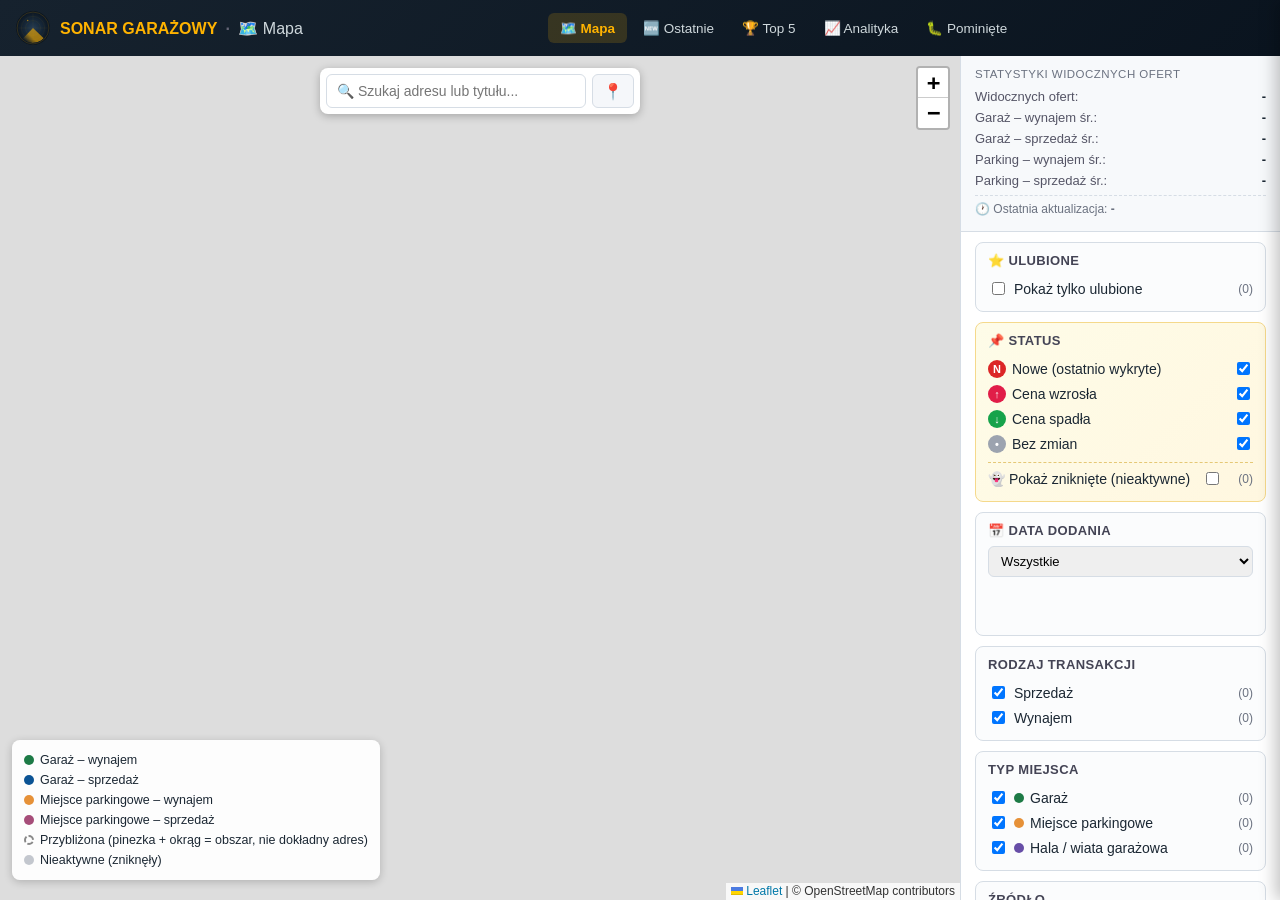
==== index.html @ d15f222c "Iteration 7: favorites (localStorage), shared across every page A common pattern on listing sites th" ====
<!DOCTYPE html>
<html lang="pl">
<head>
    <meta charset="UTF-8">
    <meta name="viewport" content="width=device-width, initial-scale=1.0">
    <title>SONAR GARAŻOWY - Mapa garaży i miejsc parkingowych w Lublinie</title>
    <meta name="description" content="Mapa ofert garaży i miejsc parkingowych na sprzedaż i wynajem w Lublinie, zbieranych z OLX i Otodom.">
    <meta name="theme-color" content="#16222e">
    <link rel="canonical" href="https://bonaventura-ew.github.io/parkingi-i-garaze/">

    <meta property="og:type" content="website">
    <meta property="og:site_name" content="SONAR GARAŻOWY">
    <meta property="og:title" content="SONAR GARAŻOWY - Mapa garaży i miejsc parkingowych w Lublinie">
    <meta property="og:description" content="Mapa ofert garaży i miejsc parkingowych na sprzedaż i wynajem w Lublinie, zbieranych z OLX i Otodom.">
    <meta property="og:url" content="https://bonaventura-ew.github.io/parkingi-i-garaze/">
    <meta name="twitter:card" content="summary">
    <meta name="twitter:title" content="SONAR GARAŻOWY - Mapa garaży i miejsc parkingowych w Lublinie">
    <meta name="twitter:description" content="Mapa ofert garaży i miejsc parkingowych na sprzedaż i wynajem w Lublinie, zbieranych z OLX i Otodom.">

    <link rel="icon" type="image/svg+xml" href="assets/favicon.svg">

    <!-- Leaflet CSS (vendored locally, no external CDN dependency) -->
    <link rel="stylesheet" href="assets/vendor/leaflet/leaflet.css" />
    <!-- MarkerCluster CSS -->
    <link rel="stylesheet" href="assets/vendor/leaflet.markercluster/MarkerCluster.css" />
    <link rel="stylesheet" href="assets/vendor/leaflet.markercluster/MarkerCluster.Default.css" />

    <link rel="stylesheet" href="assets/style.css?v=1">
</head>
<body>
    <div id="app">
        <header class="sg-header">
            <div class="sg-brand">
                <svg class="sg-brand-svg" viewBox="0 0 64 64" xmlns="http://www.w3.org/2000/svg">
                    <defs>
                        <radialGradient id="sgRb" cx="50%" cy="50%" r="50%">
                            <stop offset="0%" stop-color="#233b52"/>
                            <stop offset="100%" stop-color="#0a141f"/>
                        </radialGradient>
                        <linearGradient id="sgRs" x1="50%" y1="50%" x2="100%" y2="50%">
                            <stop offset="0%" stop-color="#ffb300" stop-opacity="0.85"/>
                            <stop offset="100%" stop-color="#ffb300" stop-opacity="0"/>
                        </linearGradient>
                        <mask id="sgRm"><circle cx="32" cy="32" r="28" fill="white"/></mask>
                    </defs>
                    <circle cx="32" cy="32" r="32" fill="url(#sgRb)"/>
                    <circle cx="32" cy="32" r="30" fill="none" stroke="#ffb300" stroke-width="0.5" opacity="0.6"/>
                    <circle cx="32" cy="32" r="22" fill="none" stroke="#ffb300" stroke-width="0.3" opacity="0.3"/>
                    <circle cx="32" cy="32" r="14" fill="none" stroke="#ffb300" stroke-width="0.3" opacity="0.3"/>
                    <line x1="32" y1="4" x2="32" y2="60" stroke="#ffb300" stroke-width="0.3" opacity="0.3"/>
                    <line x1="4" y1="32" x2="60" y2="32" stroke="#ffb300" stroke-width="0.3" opacity="0.3"/>
                    <g mask="url(#sgRm)">
                        <path d="M32,32 L32,4 A28,28 0 0,1 60,32 Z" fill="url(#sgRs)" opacity="0.7">
                            <animateTransform attributeName="transform" type="rotate" from="0 32 32" to="360 32 32" dur="3s" repeatCount="indefinite"/>
                        </path>
                    </g>
                    <circle cx="22" cy="18" r="1.5" fill="#ffb300">
                        <animate attributeName="opacity" values="0.9;0.3;0.9" dur="1.5s" repeatCount="indefinite"/>
                    </circle>
                </svg>
                <h1>
                    <span class="sg-b">SONAR GARAŻOWY</span>
                    <span class="sg-s">·</span>
                    <span class="sg-p">🗺️ Mapa</span>
                </h1>
            </div>
            <nav class="sg-nav">
                <a href="index.html" class="active">🗺️ Mapa</a>
                <a href="ostatnie.html">🆕 Ostatnie</a>
                <a href="top5.html">🏆 Top 5</a>
                <a href="analityka.html">📈 Analityka</a>
                <a href="pominiete.html">🐛 Pominięte</a>
            </nav>
            <button class="sg-menu-toggle" id="menu-toggle" aria-label="Pokaż/ukryj panel filtrów">☰ Filtry</button>
        </header>

        <a class="skip-link" href="#sidebar">Przejdź do filtrów</a>
        <main class="main-container">
            <div id="map" role="application" aria-label="Mapa ofert garaży i miejsc parkingowych w Lublinie">
                <div class="map-search-control">
                    <label for="search-input" class="visually-hidden">Szukaj adresu lub tytułu ogłoszenia</label>
                    <input type="text" id="search-input" placeholder="🔍 Szukaj adresu lub tytułu...">
                    <button id="locate-btn" aria-label="Pokaż moją lokalizację na mapie" title="Pokaż moją lokalizację">📍</button>
                </div>
                <div class="map-legend" id="map-legend">
                    <div class="legend-row"><span class="legend-dot" style="background:#1d7a46"></span> Garaż – wynajem</div>
                    <div class="legend-row"><span class="legend-dot" style="background:#0b5394"></span> Garaż – sprzedaż</div>
                    <div class="legend-row"><span class="legend-dot" style="background:#e69138"></span> Miejsce parkingowe – wynajem</div>
                    <div class="legend-row"><span class="legend-dot" style="background:#a64d79"></span> Miejsce parkingowe – sprzedaż</div>
                    <div class="legend-row"><span class="legend-ring"></span> Przybliżona (pinezka + okrąg = obszar, nie dokładny adres)</div>
                    <div class="legend-row"><span class="legend-dot" style="background:#9ca3af;opacity:0.6"></span> Nieaktywne (zniknęły)</div>
                </div>
            </div>

            <aside class="sidebar" id="sidebar">
                <div class="sidebar-stats" aria-live="polite">
                    <p class="sidebar-stats-title">Statystyki widocznych ofert</p>
                    <div class="stat-item">
                        <span class="stat-label">Widocznych ofert:</span>
                        <span class="stat-value" id="visible-count">-</span>
                    </div>
                    <div class="stat-item">
                        <span class="stat-label">Garaż – wynajem śr.:</span>
                        <span class="stat-value" id="stat-garaz-wynajem">-</span>
                    </div>
                    <div class="stat-item">
                        <span class="stat-label">Garaż – sprzedaż śr.:</span>
                        <span class="stat-value" id="stat-garaz-sprzedaz">-</span>
                    </div>
                    <div class="stat-item">
                        <span class="stat-label">Parking – wynajem śr.:</span>
                        <span class="stat-value" id="stat-parking-wynajem">-</span>
                    </div>
                    <div class="stat-item">
                        <span class="stat-label">Parking – sprzedaż śr.:</span>
                        <span class="stat-value" id="stat-parking-sprzedaz">-</span>
                    </div>
                    <div class="stat-item scan-time">
                        <span>🕐 Ostatnia aktualizacja: <strong id="last-scan">-</strong></span>
                    </div>
                </div>

                <div class="filters-container">
                    <div class="filter-group">
                        <h3>⭐ Ulubione</h3>
                        <label>
                            <input type="checkbox" id="filter-favorites-only">
                            <span>Pokaż tylko ulubione</span>
                            <span id="count-favorites" class="badge-count">(0)</span>
                        </label>
                    </div>

                    <div class="filter-group" style="background: linear-gradient(135deg, #fefce8 0%, #fff7e0 100%); border: 1px solid #f5d98b;">
                        <h3>📌 Status</h3>
                        <label>
                            <span class="badge-pill badge-crimson">N</span>
                            <span>Nowe (ostatnio wykryte)</span>
                            <input type="checkbox" id="filter-status-new" checked style="margin-left:auto;">
                        </label>
                        <label>
                            <span class="badge-pill badge-red">↑</span>
                            <span>Cena wzrosła</span>
                            <input type="checkbox" id="filter-status-up" checked style="margin-left:auto;">
                        </label>
                        <label>
                            <span class="badge-pill badge-green">↓</span>
                            <span>Cena spadła</span>
                            <input type="checkbox" id="filter-status-down" checked style="margin-left:auto;">
                        </label>
                        <label>
                            <span class="badge-pill badge-unchanged">•</span>
                            <span>Bez zmian</span>
                            <input type="checkbox" id="filter-status-unchanged" checked style="margin-left:auto;">
                        </label>
                        <label style="border-top:1px dashed #e5c876;margin-top:6px;padding-top:6px;">
                            <span>👻 Pokaż zniknięte (nieaktywne)</span>
                            <input type="checkbox" id="filter-show-inactive" style="margin-left:auto;">
                            <span id="count-inactive" class="badge-count">(0)</span>
                        </label>
                    </div>

                    <div class="filter-group">
                        <h3>📅 Data dodania</h3>
                        <select id="date-quick-filter" class="time-filter-select">
                            <option value="all" selected>Wszystkie</option>
                            <option value="1">Dzisiaj</option>
                            <option value="3">Ostatnie 3 dni</option>
                            <option value="7">Ostatnie 7 dni</option>
                            <option value="30">Ostatnie 30 dni</option>
                            <option value="90">Ostatnie 90 dni</option>
                        </select>
                        <div id="date-histogram" class="date-histogram" aria-hidden="true"></div>
                    </div>

                    <div class="filter-group">
                        <h3>Rodzaj transakcji</h3>
                        <label>
                            <input type="checkbox" id="filter-sprzedaz" checked>
                            <span>Sprzedaż</span>
                            <span id="count-sprzedaz" class="badge-count">(0)</span>
                        </label>
                        <label>
                            <input type="checkbox" id="filter-wynajem" checked>
                            <span>Wynajem</span>
                            <span id="count-wynajem" class="badge-count">(0)</span>
                        </label>
                    </div>

                    <div class="filter-group">
                        <h3>Typ miejsca</h3>
                        <label>
                            <input type="checkbox" id="filter-garaz" checked>
                            <span class="legend-dot" style="background:#1d7a46"></span>
                            <span>Garaż</span>
                            <span id="count-garaz" class="badge-count">(0)</span>
                        </label>
                        <label>
                            <input type="checkbox" id="filter-parking" checked>
                            <span class="legend-dot" style="background:#e69138"></span>
                            <span>Miejsce parkingowe</span>
                            <span id="count-parking" class="badge-count">(0)</span>
                        </label>
                        <label>
                            <input type="checkbox" id="filter-hala" checked>
                            <span class="legend-dot" style="background:#674ea7"></span>
                            <span>Hala / wiata garażowa</span>
                            <span id="count-hala" class="badge-count">(0)</span>
                        </label>
                    </div>

                    <div class="filter-group">
                        <h3>Źródło</h3>
                        <label>
                            <input type="checkbox" id="filter-olx" checked>
                            <span>OLX</span>
                        </label>
                        <label>
                            <input type="checkbox" id="filter-otodom" checked>
                            <span>Otodom</span>
                        </label>
                    </div>

                    <div class="filter-group">
                        <h3>Dokładność lokalizacji</h3>
                        <label>
                            <input type="checkbox" id="filter-precise" checked>
                            <span>Dokładny adres</span>
                        </label>
                        <label>
                            <input type="checkbox" id="filter-approx" checked>
                            <span>Przybliżona (dzielnica / brak adresu)</span>
                        </label>
                    </div>

                    <div class="filter-group">
                        <h3>Cena</h3>
                        <label>
                            Min: <input type="number" id="price-min" placeholder="0" min="0" step="50"> zł
                        </label>
                        <label>
                            Max: <input type="number" id="price-max" placeholder="150000" min="0" step="50"> zł
                        </label>
                        <button id="price-reset" class="btn-secondary">Wyczyść</button>
                    </div>

                    <div class="filter-group">
                        <h3>Udostępnij widok</h3>
                        <p style="font-size:12px;color:#6b7280;margin:0 0 6px 0;">Link zawiera aktualnie ustawione filtry.</p>
                        <button id="copy-link-btn" class="btn-secondary">🔗 Kopiuj link do tego widoku</button>
                    </div>

                    <div class="filter-group" id="products-group" style="display:none;">
                        <h3 onclick="toggleProducts()" style="cursor:pointer;user-select:none;">
                            🏗️ Garaże blaszane na sprzedaż (bez lokalizacji) <span id="products-toggle-icon">▶</span>
                        </h3>
                        <div id="products-list" style="display:none;"></div>
                    </div>
                </div>

                <div class="sidebar-footer">
                    <p>Dane z <a href="https://www.olx.pl/nieruchomosci/garaze-parkingi/lublin/" target="_blank" rel="noopener">OLX</a>
                        i <a href="https://www.otodom.pl/pl/wyniki/sprzedaz/garaz/lubelskie/lublin/lublin/lublin" target="_blank" rel="noopener">Otodom</a>.
                        Lokalizacje przybliżane na podstawie adresu w tytule ogłoszenia (geokodowanie OpenStreetMap) –
                        mogą nie być w 100% dokładne. Zawsze weryfikuj adres w treści ogłoszenia.</p>
                </div>
            </aside>
        </main>
    </div>

    <!-- Offer detail panel -->
    <div id="offer-panel" class="offer-panel hidden" role="dialog" aria-modal="true" aria-label="Szczegóły oferty">
        <button id="offer-panel-close" class="offer-panel-close" aria-label="Zamknij szczegóły oferty">✕</button>
        <div id="offer-panel-content"></div>
    </div>

    <!-- Leaflet JS -->
    <script src="assets/vendor/leaflet/leaflet.js"></script>
    <script src="assets/vendor/leaflet.markercluster/leaflet.markercluster.js"></script>
    <script src="assets/common.js?v=1"></script>
    <script src="assets/script.js?v=1"></script>
</body>
</html>
---- assets/vendor/leaflet/leaflet.css ----
/* required styles */

.leaflet-pane,
.leaflet-tile,
.leaflet-marker-icon,
.leaflet-marker-shadow,
.leaflet-tile-container,
.leaflet-pane > svg,
.leaflet-pane > canvas,
.leaflet-zoom-box,
.leaflet-image-layer,
.leaflet-layer {
	position: absolute;
	left: 0;
	top: 0;
	}
.leaflet-container {
	overflow: hidden;
	}
.leaflet-tile,
.leaflet-marker-icon,
.leaflet-marker-shadow {
	-webkit-user-select: none;
	   -moz-user-select: none;
	        user-select: none;
	  -webkit-user-drag: none;
	}
/* Prevents IE11 from highlighting tiles in blue */
.leaflet-tile::selection {
	background: transparent;
}
/* Safari renders non-retina tile on retina better with this, but Chrome is worse */
.leaflet-safari .leaflet-tile {
	image-rendering: -webkit-optimize-contrast;
	}
/* hack that prevents hw layers "stretching" when loading new tiles */
.leaflet-safari .leaflet-tile-container {
	width: 1600px;
	height: 1600px;
	-webkit-transform-origin: 0 0;
	}
.leaflet-marker-icon,
.leaflet-marker-shadow {
	display: block;
	}
/* .leaflet-container svg: reset svg max-width decleration shipped in Joomla! (joomla.org) 3.x */
/* .leaflet-container img: map is broken in FF if you have max-width: 100% on tiles */
.leaflet-container .leaflet-overlay-pane svg {
	max-width: none !important;
	max-height: none !important;
	}
.leaflet-container .leaflet-marker-pane img,
.leaflet-container .leaflet-shadow-pane img,
.leaflet-container .leaflet-tile-pane img,
.leaflet-container img.leaflet-image-layer,
.leaflet-container .leaflet-tile {
	max-width: none !important;
	max-height: none !important;
	width: auto;
	padding: 0;
	}

.leaflet-container img.leaflet-tile {
	/* See: https://bugs.chromium.org/p/chromium/issues/detail?id=600120 */
	mix-blend-mode: plus-lighter;
}

.leaflet-container.leaflet-touch-zoom {
	-ms-touch-action: pan-x pan-y;
	touch-action: pan-x pan-y;
	}
.leaflet-container.leaflet-touch-drag {
	-ms-touch-action: pinch-zoom;
	/* Fallback for FF which doesn't support pinch-zoom */
	touch-action: none;
	touch-action: pinch-zoom;
}
.leaflet-container.leaflet-touch-drag.leaflet-touch-zoom {
	-ms-touch-action: none;
	touch-action: none;
}
.leaflet-container {
	-webkit-tap-highlight-color: transparent;
}
.leaflet-container a {
	-webkit-tap-highlight-color: rgba(51, 181, 229, 0.4);
}
.leaflet-tile {
	filter: inherit;
	visibility: hidden;
	}
.leaflet-tile-loaded {
	visibility: inherit;
	}
.leaflet-zoom-box {
	width: 0;
	height: 0;
	-moz-box-sizing: border-box;
	     box-sizing: border-box;
	z-index: 800;
	}
/* workaround for https://bugzilla.mozilla.org/show_bug.cgi?id=888319 */
.leaflet-overlay-pane svg {
	-moz-user-select: none;
	}

.leaflet-pane         { z-index: 400; }

.leaflet-tile-pane    { z-index: 200; }
.leaflet-overlay-pane { z-index: 400; }
.leaflet-shadow-pane  { z-index: 500; }
.leaflet-marker-pane  { z-index: 600; }
.leaflet-tooltip-pane   { z-index: 650; }
.leaflet-popup-pane   { z-index: 700; }

.leaflet-map-pane canvas { z-index: 100; }
.leaflet-map-pane svg    { z-index: 200; }

.leaflet-vml-shape {
	width: 1px;
	height: 1px;
	}
.lvml {
	behavior: url(#default#VML);
	display: inline-block;
	position: absolute;
	}


/* control positioning */

.leaflet-control {
	position: relative;
	z-index: 800;
	pointer-events: visiblePainted; /* IE 9-10 doesn't have auto */
	pointer-events: auto;
	}
.leaflet-top,
.leaflet-bottom {
	position: absolute;
	z-index: 1000;
	pointer-events: none;
	}
.leaflet-top {
	top: 0;
	}
.leaflet-right {
	right: 0;
	}
.leaflet-bottom {
	bottom: 0;
	}
.leaflet-left {
	left: 0;
	}
.leaflet-control {
	float: left;
	clear: both;
	}
.leaflet-right .leaflet-control {
	float: right;
	}
.leaflet-top .leaflet-control {
	margin-top: 10px;
	}
.leaflet-bottom .leaflet-control {
	margin-bottom: 10px;
	}
.leaflet-left .leaflet-control {
	margin-left: 10px;
	}
.leaflet-right .leaflet-control {
	margin-right: 10px;
	}


/* zoom and fade animations */

.leaflet-fade-anim .leaflet-popup {
	opacity: 0;
	-webkit-transition: opacity 0.2s linear;
	   -moz-transition: opacity 0.2s linear;
	        transition: opacity 0.2s linear;
	}
.leaflet-fade-anim .leaflet-map-pane .leaflet-popup {
	opacity: 1;
	}
.leaflet-zoom-animated {
	-webkit-transform-origin: 0 0;
	    -ms-transform-origin: 0 0;
	        transform-origin: 0 0;
	}
svg.leaflet-zoom-animated {
	will-change: transform;
}

.leaflet-zoom-anim .leaflet-zoom-animated {
	-webkit-transition: -webkit-transform 0.25s cubic-bezier(0,0,0.25,1);
	   -moz-transition:    -moz-transform 0.25s cubic-bezier(0,0,0.25,1);
	        transition:         transform 0.25s cubic-bezier(0,0,0.25,1);
	}
.leaflet-zoom-anim .leaflet-tile,
.leaflet-pan-anim .leaflet-tile {
	-webkit-transition: none;
	   -moz-transition: none;
	        transition: none;
	}

.leaflet-zoom-anim .leaflet-zoom-hide {
	visibility: hidden;
	}


/* cursors */

.leaflet-interactive {
	cursor: pointer;
	}
.leaflet-grab {
	cursor: -webkit-grab;
	cursor:    -moz-grab;
	cursor:         grab;
	}
.leaflet-crosshair,
.leaflet-crosshair .leaflet-interactive {
	cursor: crosshair;
	}
.leaflet-popup-pane,
.leaflet-control {
	cursor: auto;
	}
.leaflet-dragging .leaflet-grab,
.leaflet-dragging .leaflet-grab .leaflet-interactive,
.leaflet-dragging .leaflet-marker-draggable {
	cursor: move;
	cursor: -webkit-grabbing;
	cursor:    -moz-grabbing;
	cursor:         grabbing;
	}

/* marker & overlays interactivity */
.leaflet-marker-icon,
.leaflet-marker-shadow,
.leaflet-image-layer,
.leaflet-pane > svg path,
.leaflet-tile-container {
	pointer-events: none;
	}

.leaflet-marker-icon.leaflet-interactive,
.leaflet-image-layer.leaflet-interactive,
.leaflet-pane > svg path.leaflet-interactive,
svg.leaflet-image-layer.leaflet-interactive path {
	pointer-events: visiblePainted; /* IE 9-10 doesn't have auto */
	pointer-events: auto;
	}

/* visual tweaks */

.leaflet-container {
	background: #ddd;
	outline-offset: 1px;
	}
.leaflet-container a {
	color: #0078A8;
	}
.leaflet-zoom-box {
	border: 2px dotted #38f;
	background: rgba(255,255,255,0.5);
	}


/* general typography */
.leaflet-container {
	font-family: "Helvetica Neue", Arial, Helvetica, sans-serif;
	font-size: 12px;
	font-size: 0.75rem;
	line-height: 1.5;
	}


/* general toolbar styles */

.leaflet-bar {
	box-shadow: 0 1px 5px rgba(0,0,0,0.65);
	border-radius: 4px;
	}
.leaflet-bar a {
	background-color: #fff;
	border-bottom: 1px solid #ccc;
	width: 26px;
	height: 26px;
	line-height: 26px;
	display: block;
	text-align: center;
	text-decoration: none;
	color: black;
	}
.leaflet-bar a,
.leaflet-control-layers-toggle {
	background-position: 50% 50%;
	background-repeat: no-repeat;
	display: block;
	}
.leaflet-bar a:hover,
.leaflet-bar a:focus {
	background-color: #f4f4f4;
	}
.leaflet-bar a:first-child {
	border-top-left-radius: 4px;
	border-top-right-radius: 4px;
	}
.leaflet-bar a:last-child {
	border-bottom-left-radius: 4px;
	border-bottom-right-radius: 4px;
	border-bottom: none;
	}
.leaflet-bar a.leaflet-disabled {
	cursor: default;
	background-color: #f4f4f4;
	color: #bbb;
	}

.leaflet-touch .leaflet-bar a {
	width: 30px;
	height: 30px;
	line-height: 30px;
	}
.leaflet-touch .leaflet-bar a:first-child {
	border-top-left-radius: 2px;
	border-top-right-radius: 2px;
	}
.leaflet-touch .leaflet-bar a:last-child {
	border-bottom-left-radius: 2px;
	border-bottom-right-radius: 2px;
	}

/* zoom control */

.leaflet-control-zoom-in,
.leaflet-control-zoom-out {
	font: bold 18px 'Lucida Console', Monaco, monospace;
	text-indent: 1px;
	}

.leaflet-touch .leaflet-control-zoom-in, .leaflet-touch .leaflet-control-zoom-out  {
	font-size: 22px;
	}


/* layers control */

.leaflet-control-layers {
	box-shadow: 0 1px 5px rgba(0,0,0,0.4);
	background: #fff;
	border-radius: 5px;
	}
.leaflet-control-layers-toggle {
	background-image: url(images/layers.png);
	width: 36px;
	height: 36px;
	}
.leaflet-retina .leaflet-control-layers-toggle {
	background-image: url(images/layers-2x.png);
	background-size: 26px 26px;
	}
.leaflet-touch .leaflet-control-layers-toggle {
	width: 44px;
	height: 44px;
	}
.leaflet-control-layers .leaflet-control-layers-list,
.leaflet-control-layers-expanded .leaflet-control-layers-toggle {
	display: none;
	}
.leaflet-control-layers-expanded .leaflet-control-layers-list {
	display: block;
	position: relative;
	}
.leaflet-control-layers-expanded {
	padding: 6px 10px 6px 6px;
	color: #333;
	background: #fff;
	}
.leaflet-control-layers-scrollbar {
	overflow-y: scroll;
	overflow-x: hidden;
	padding-right: 5px;
	}
.leaflet-control-layers-selector {
	margin-top: 2px;
	position: relative;
	top: 1px;
	}
.leaflet-control-layers label {
	display: block;
	font-size: 13px;
	font-size: 1.08333em;
	}
.leaflet-control-layers-separator {
	height: 0;
	border-top: 1px solid #ddd;
	margin: 5px -10px 5px -6px;
	}

/* Default icon URLs */
.leaflet-default-icon-path { /* used only in path-guessing heuristic, see L.Icon.Default */
	background-image: url(images/marker-icon.png);
	}


/* attribution and scale controls */

.leaflet-container .leaflet-control-attribution {
	background: #fff;
	background: rgba(255, 255, 255, 0.8);
	margin: 0;
	}
.leaflet-control-attribution,
.leaflet-control-scale-line {
	padding: 0 5px;
	color: #333;
	line-height: 1.4;
	}
.leaflet-control-attribution a {
	text-decoration: none;
	}
.leaflet-control-attribution a:hover,
.leaflet-control-attribution a:focus {
	text-decoration: underline;
	}
.leaflet-attribution-flag {
	display: inline !important;
	vertical-align: baseline !important;
	width: 1em;
	height: 0.6669em;
	}
.leaflet-left .leaflet-control-scale {
	margin-left: 5px;
	}
.leaflet-bottom .leaflet-control-scale {
	margin-bottom: 5px;
	}
.leaflet-control-scale-line {
	border: 2px solid #777;
	border-top: none;
	line-height: 1.1;
	padding: 2px 5px 1px;
	white-space: nowrap;
	-moz-box-sizing: border-box;
	     box-sizing: border-box;
	background: rgba(255, 255, 255, 0.8);
	text-shadow: 1px 1px #fff;
	}
.leaflet-control-scale-line:not(:first-child) {
	border-top: 2px solid #777;
	border-bottom: none;
	margin-top: -2px;
	}
.leaflet-control-scale-line:not(:first-child):not(:last-child) {
	border-bottom: 2px solid #777;
	}

.leaflet-touch .leaflet-control-attribution,
.leaflet-touch .leaflet-control-layers,
.leaflet-touch .leaflet-bar {
	box-shadow: none;
	}
.leaflet-touch .leaflet-control-layers,
.leaflet-touch .leaflet-bar {
	border: 2px solid rgba(0,0,0,0.2);
	background-clip: padding-box;
	}


/* popup */

.leaflet-popup {
	position: absolute;
	text-align: center;
	margin-bottom: 20px;
	}
.leaflet-popup-content-wrapper {
	padding: 1px;
	text-align: left;
	border-radius: 12px;
	}
.leaflet-popup-content {
	margin: 13px 24px 13px 20px;
	line-height: 1.3;
	font-size: 13px;
	font-size: 1.08333em;
	min-height: 1px;
	}
.leaflet-popup-content p {
	margin: 17px 0;
	margin: 1.3em 0;
	}
.leaflet-popup-tip-container {
	width: 40px;
	height: 20px;
	position: absolute;
	left: 50%;
	margin-top: -1px;
	margin-left: -20px;
	overflow: hidden;
	pointer-events: none;
	}
.leaflet-popup-tip {
	width: 17px;
	height: 17px;
	padding: 1px;

	margin: -10px auto 0;
	pointer-events: auto;

	-webkit-transform: rotate(45deg);
	   -moz-transform: rotate(45deg);
	    -ms-transform: rotate(45deg);
	        transform: rotate(45deg);
	}
.leaflet-popup-content-wrapper,
.leaflet-popup-tip {
	background: white;
	color: #333;
	box-shadow: 0 3px 14px rgba(0,0,0,0.4);
	}
.leaflet-container a.leaflet-popup-close-button {
	position: absolute;
	top: 0;
	right: 0;
	border: none;
	text-align: center;
	width: 24px;
	height: 24px;
	font: 16px/24px Tahoma, Verdana, sans-serif;
	color: #757575;
	text-decoration: none;
	background: transparent;
	}
.leaflet-container a.leaflet-popup-close-button:hover,
.leaflet-container a.leaflet-popup-close-button:focus {
	color: #585858;
	}
.leaflet-popup-scrolled {
	overflow: auto;
	}

.leaflet-oldie .leaflet-popup-content-wrapper {
	-ms-zoom: 1;
	}
.leaflet-oldie .leaflet-popup-tip {
	width: 24px;
	margin: 0 auto;

	-ms-filter: "progid:DXImageTransform.Microsoft.Matrix(M11=0.70710678, M12=0.70710678, M21=-0.70710678, M22=0.70710678)";
	filter: progid:DXImageTransform.Microsoft.Matrix(M11=0.70710678, M12=0.70710678, M21=-0.70710678, M22=0.70710678);
	}

.leaflet-oldie .leaflet-control-zoom,
.leaflet-oldie .leaflet-control-layers,
.leaflet-oldie .leaflet-popup-content-wrapper,
.leaflet-oldie .leaflet-popup-tip {
	border: 1px solid #999;
	}


/* div icon */

.leaflet-div-icon {
	background: #fff;
	border: 1px solid #666;
	}


/* Tooltip */
/* Base styles for the element that has a tooltip */
.leaflet-tooltip {
	position: absolute;
	padding: 6px;
	background-color: #fff;
	border: 1px solid #fff;
	border-radius: 3px;
	color: #222;
	white-space: nowrap;
	-webkit-user-select: none;
	-moz-user-select: none;
	-ms-user-select: none;
	user-select: none;
	pointer-events: none;
	box-shadow: 0 1px 3px rgba(0,0,0,0.4);
	}
.leaflet-tooltip.leaflet-interactive {
	cursor: pointer;
	pointer-events: auto;
	}
.leaflet-tooltip-top:before,
.leaflet-tooltip-bottom:before,
.leaflet-tooltip-left:before,
.leaflet-tooltip-right:before {
	position: absolute;
	pointer-events: none;
	border: 6px solid transparent;
	background: transparent;
	content: "";
	}

/* Directions */

.leaflet-tooltip-bottom {
	margin-top: 6px;
}
.leaflet-tooltip-top {
	margin-top: -6px;
}
.leaflet-tooltip-bottom:before,
.leaflet-tooltip-top:before {
	left: 50%;
	margin-left: -6px;
	}
.leaflet-tooltip-top:before {
	bottom: 0;
	margin-bottom: -12px;
	border-top-color: #fff;
	}
.leaflet-tooltip-bottom:before {
	top: 0;
	margin-top: -12px;
	margin-left: -6px;
	border-bottom-color: #fff;
	}
.leaflet-tooltip-left {
	margin-left: -6px;
}
.leaflet-tooltip-right {
	margin-left: 6px;
}
.leaflet-tooltip-left:before,
.leaflet-tooltip-right:before {
	top: 50%;
	margin-top: -6px;
	}
.leaflet-tooltip-left:before {
	right: 0;
	margin-right: -12px;
	border-left-color: #fff;
	}
.leaflet-tooltip-right:before {
	left: 0;
	margin-left: -12px;
	border-right-color: #fff;
	}

/* Printing */

@media print {
	/* Prevent printers from removing background-images of controls. */
	.leaflet-control {
		-webkit-print-color-adjust: exact;
		print-color-adjust: exact;
		}
	}
---- assets/style.css ----
:root {
    --header-h: 56px;
    --accent: #e69138;
    --accent-dark: #b5651d;
    --ink: #1b2733;
    --border: #d6dde5;
    --bg-panel: #ffffff;
}

* { box-sizing: border-box; }

.visually-hidden {
    position: absolute;
    width: 1px;
    height: 1px;
    padding: 0;
    margin: -1px;
    overflow: hidden;
    clip: rect(0, 0, 0, 0);
    white-space: nowrap;
    border: 0;
}

.skip-link {
    position: absolute;
    left: 8px;
    top: -48px;
    background: #ffb300;
    color: #16222e;
    font-weight: 600;
    padding: 8px 14px;
    border-radius: 0 0 6px 6px;
    z-index: 2000;
    text-decoration: none;
    transition: top 0.15s ease;
}
.skip-link:focus { top: 0; }

html, body {
    margin: 0;
    padding: 0;
    height: 100%;
    font-family: -apple-system, BlinkMacSystemFont, "Segoe UI", Roboto, Arial, sans-serif;
    color: var(--ink);
}

#app {
    display: flex;
    flex-direction: column;
    height: 100vh;
}

/* Header */
.sg-header {
    height: var(--header-h);
    flex-shrink: 0;
    display: flex;
    align-items: center;
    justify-content: space-between;
    padding: 0 16px;
    background: linear-gradient(135deg, #16222e 0%, #0a141f 100%);
    color: #fff;
    z-index: 1100;
}
.sg-brand { display: flex; align-items: center; gap: 10px; }
.sg-brand-svg { width: 34px; height: 34px; flex-shrink: 0; }
.sg-brand h1 { font-size: 16px; margin: 0; font-weight: 600; white-space: nowrap; }
.sg-b { color: #ffb300; }
.sg-s { color: #667; margin: 0 4px; }
.sg-p { color: #cfd8dc; font-weight: 400; }
.sg-nav {
    display: flex;
    gap: 4px;
    flex: 1;
    justify-content: center;
}
.sg-nav a {
    color: #cfd8dc;
    text-decoration: none;
    font-size: 13.5px;
    padding: 7px 12px;
    border-radius: 6px;
    white-space: nowrap;
}
.sg-nav a:hover { background: rgba(255,255,255,0.08); color: #fff; }
.sg-nav a.active { background: rgba(255,179,0,0.16); color: #ffb300; font-weight: 600; }
.sg-menu-toggle {
    display: none;
    background: #ffb300;
    border: none;
    color: #16222e;
    font-weight: 600;
    padding: 8px 12px;
    border-radius: 6px;
    cursor: pointer;
}

/* Layout */
.main-container {
    flex: 1;
    display: flex;
    min-height: 0;
}

#map {
    flex: 1;
    position: relative;
    min-width: 0;
}

.map-search-control {
    position: absolute;
    top: 12px;
    left: 50%;
    transform: translateX(-50%);
    z-index: 1000;
    display: flex;
    gap: 6px;
    background: #fff;
    padding: 6px;
    border-radius: 8px;
    box-shadow: 0 2px 8px rgba(0,0,0,0.25);
}
.map-search-control input {
    border: 1px solid var(--border);
    border-radius: 6px;
    padding: 8px 10px;
    width: 260px;
    font-size: 14px;
}
.map-search-control button {
    border: 1px solid var(--border);
    background: #f5f7fa;
    border-radius: 6px;
    cursor: pointer;
    font-size: 16px;
    padding: 0 10px;
}

.map-legend {
    position: absolute;
    bottom: 20px;
    left: 12px;
    z-index: 1000;
    background: rgba(255,255,255,0.95);
    padding: 10px 12px;
    border-radius: 8px;
    box-shadow: 0 2px 8px rgba(0,0,0,0.2);
    font-size: 12.5px;
    line-height: 1.6;
}
.legend-row { display: flex; align-items: center; gap: 6px; }
.legend-dot {
    display: inline-block;
    width: 10px;
    height: 10px;
    border-radius: 50%;
    flex-shrink: 0;
}
.map-empty-state {
    position: absolute;
    top: 50%;
    left: 50%;
    transform: translate(-50%, -50%);
    z-index: 999;
    background: rgba(255,255,255,0.97);
    padding: 16px 22px;
    border-radius: 10px;
    box-shadow: 0 2px 12px rgba(0,0,0,0.2);
    font-size: 14px;
    color: #445;
    max-width: 280px;
    text-align: center;
}
.legend-ring {
    display: inline-block;
    width: 10px;
    height: 10px;
    border-radius: 50%;
    border: 2px dashed #888;
    flex-shrink: 0;
}

/* Sidebar */
.sidebar {
    width: 320px;
    flex-shrink: 0;
    background: var(--bg-panel);
    border-left: 1px solid var(--border);
    overflow-y: auto;
    display: flex;
    flex-direction: column;
}

.sidebar-stats {
    padding: 12px 14px;
    background: #f7f9fb;
    border-bottom: 1px solid var(--border);
}
.sidebar-stats-title {
    margin: 0 0 6px 0;
    font-size: 11.5px;
    text-transform: uppercase;
    letter-spacing: 0.04em;
    color: #6b7280;
}
.stat-item {
    display: flex;
    justify-content: space-between;
    font-size: 13px;
    padding: 3px 0;
}
.stat-label { color: #556; }
.stat-value { font-weight: 700; }
.scan-time { justify-content: flex-start; gap: 4px; color: #6b7280; font-size: 12px; padding-top: 6px; border-top: 1px dashed var(--border); margin-top: 4px; }

.filters-container { padding: 10px 14px; flex: 1; }
.filter-group {
    background: #fbfcfd;
    border: 1px solid var(--border);
    border-radius: 8px;
    padding: 10px 12px;
    margin-bottom: 10px;
}
.filter-group h3 {
    margin: 0 0 8px 0;
    font-size: 13px;
    text-transform: uppercase;
    letter-spacing: 0.03em;
    color: #445;
}
.filter-group label {
    display: flex;
    align-items: center;
    gap: 6px;
    font-size: 14px;
    padding: 3px 0;
    cursor: pointer;
}
.badge-count { color: #6b7280; font-size: 12px; margin-left: auto; }
.time-filter-select { width: 100%; padding: 6px 8px; border: 1px solid var(--border); border-radius: 6px; font-size: 13px; }
.date-histogram { display: flex; align-items: flex-end; gap: 1px; height: 40px; margin-top: 8px; }
.date-histogram-bar { flex: 1; background: var(--accent); border-radius: 1px 1px 0 0; min-height: 2px; }
.date-histogram-bar.empty { background: #eef1f4; }
.badge-pill {
    display: inline-flex;
    align-items: center;
    justify-content: center;
    min-width: 18px;
    height: 18px;
    border-radius: 9px;
    font-size: 11px;
    font-weight: 700;
    color: #fff;
    padding: 0 4px;
}
.fav-btn {
    border: none;
    background: transparent;
    cursor: pointer;
    font-size: 18px;
    line-height: 1;
    color: #c7ccd1;
    padding: 2px 4px;
}
.fav-btn:hover { color: #f59e0b; }
.fav-btn-active { color: #f59e0b; }
.offer-row-fav { margin-left: 8px; flex-shrink: 0; }
.offer-card-fav { float: right; }
.badge-crimson { background: #dc2626; }
.badge-red { background: #e11d48; }
.badge-green { background: #16a34a; }
.badge-unchanged { background: #9ca3af; }
.filter-group input[type="number"] {
    width: 90px;
    padding: 5px 7px;
    border: 1px solid var(--border);
    border-radius: 5px;
    font-size: 13px;
}
.btn-secondary {
    margin-top: 6px;
    background: #eef1f4;
    border: 1px solid var(--border);
    border-radius: 6px;
    padding: 5px 10px;
    cursor: pointer;
    font-size: 12px;
}
.btn-secondary:hover { background: #e2e7ec; }

#products-list { font-size: 12.5px; }
#products-list a { display: block; padding: 4px 0; color: #0b5394; text-decoration: none; }
#products-list a:hover { text-decoration: underline; }

.sidebar-footer {
    padding: 10px 14px;
    font-size: 11.5px;
    color: #6b7280;
    border-top: 1px solid var(--border);
}
.sidebar-footer a { color: var(--accent-dark); }

/* Offer detail panel */
.offer-panel {
    position: fixed;
    top: 0;
    right: 0;
    height: 100%;
    width: 360px;
    max-width: 92vw;
    background: #fff;
    box-shadow: -4px 0 16px rgba(0,0,0,0.25);
    z-index: 2000;
    padding: 20px;
    overflow-y: auto;
    transition: transform 0.25s ease;
}
.offer-panel.hidden { transform: translateX(100%); pointer-events: none; }
.offer-panel-close {
    position: absolute;
    top: 10px;
    right: 12px;
    border: none;
    background: #f1f3f5;
    border-radius: 50%;
    width: 30px;
    height: 30px;
    cursor: pointer;
    font-size: 14px;
}
#offer-panel-content { padding-top: 20px; }
.offer-card { margin-bottom: 14px; padding-bottom: 14px; border-bottom: 1px solid var(--border); }
.offer-card-inactive { opacity: 0.7; }
.offer-inactive-notice { color: #9333ea; font-style: italic; }
.offer-card:last-child { border-bottom: none; }
.offer-card h4 { margin: 6px 0; font-size: 14.5px; line-height: 1.3; }
.offer-price { font-size: 18px; font-weight: 700; color: var(--accent-dark); }
.offer-meta { font-size: 12px; color: #667; margin: 4px 0; }
.offer-tag {
    display: inline-block;
    font-size: 11px;
    padding: 2px 7px;
    border-radius: 10px;
    background: #eef1f4;
    color: #445;
    margin-right: 4px;
}
.offer-card a.offer-link {
    display: inline-block;
    margin-top: 6px;
    background: var(--accent);
    color: #fff;
    text-decoration: none;
    padding: 6px 12px;
    border-radius: 6px;
    font-size: 13px;
    font-weight: 600;
}
.offer-card a.offer-link:hover { background: var(--accent-dark); }

/* Leaflet marker cluster color override */
.marker-cluster-small div, .marker-cluster-medium div, .marker-cluster-large div {
    background-color: rgba(230, 145, 56, 0.8) !important;
    color: #fff;
}
.marker-cluster-small, .marker-cluster-medium, .marker-cluster-large {
    background-color: rgba(230, 145, 56, 0.4) !important;
}

.approx-marker { opacity: 0.85; }

/* List pages (Ostatnie / Top 5) */
.list-page {
    flex: 1;
    overflow-y: auto;
    padding: 18px 24px;
    max-width: 900px;
    margin: 0 auto;
    width: 100%;
}
.list-page-toolbar {
    display: flex;
    align-items: center;
    gap: 12px;
    margin-bottom: 14px;
    flex-wrap: wrap;
}
.list-page-toolbar select {
    padding: 6px 8px;
    border: 1px solid var(--border);
    border-radius: 6px;
    font-size: 13px;
}
.list-count { color: #6b7280; font-size: 13px; margin-left: auto; }

.offer-list { display: flex; flex-direction: column; gap: 8px; }
.offer-row {
    display: flex;
    justify-content: space-between;
    align-items: center;
    gap: 12px;
    background: #fff;
    border: 1px solid var(--border);
    border-radius: 8px;
    padding: 10px 14px;
    text-decoration: none;
    color: var(--ink);
    transition: box-shadow 0.15s ease, border-color 0.15s ease;
}
.offer-row:hover { box-shadow: 0 2px 8px rgba(0,0,0,0.1); border-color: var(--accent); }
.offer-row-left { flex: 1; min-width: 0; }
.offer-row-main { display: flex; align-items: center; gap: 6px; flex-wrap: wrap; }
.offer-row-main strong { font-size: 14px; }
.offer-row-meta { font-size: 12px; color: #667; margin-top: 3px; }
.offer-row-price { font-weight: 700; color: var(--accent-dark); white-space: nowrap; font-size: 15px; }
.offer-rank { background: var(--accent); color: #fff; font-weight: 700; }
.empty-state { color: #6b7280; font-style: italic; padding: 12px 0; }

.top5-section { max-width: 100%; }
.top5-section .offer-row { margin-bottom: 6px; }

/* Analytics page */
.analytics-charts-grid {
    display: grid;
    grid-template-columns: repeat(auto-fit, minmax(220px, 1fr));
    gap: 16px;
}
.analytics-charts-grid h4 { margin: 0 0 4px 0; font-size: 13px; color: #445; }
.sparkline { width: 100%; height: 90px; display: block; }
.sparkline-range { display: flex; justify-content: space-between; font-size: 11px; color: #6b7280; }

.dist-bar-row { display: flex; align-items: center; gap: 8px; padding: 4px 0; font-size: 13px; }
.dist-bar-label { flex: 0 0 160px; overflow: hidden; text-overflow: ellipsis; white-space: nowrap; }
.dist-bar-track { flex: 1; background: #eef1f4; border-radius: 4px; height: 10px; overflow: hidden; }
.dist-bar-fill { display: block; height: 100%; background: var(--accent); border-radius: 4px; }
.dist-bar-count { flex: 0 0 28px; text-align: right; color: #445; font-weight: 600; }

.table-scroll { overflow-x: auto; }
.scan-table { width: 100%; border-collapse: collapse; font-size: 13px; }
.scan-table th, .scan-table td { padding: 6px 10px; text-align: left; border-bottom: 1px solid var(--border); }
.scan-table th { color: #445; text-transform: uppercase; font-size: 11px; letter-spacing: 0.03em; }

/* Mobile */
@media (max-width: 860px) {
    .sg-menu-toggle { display: block; }
    .sg-header { flex-wrap: wrap; height: auto; min-height: var(--header-h); padding: 8px 12px; row-gap: 6px; }
    .sg-nav {
        order: 3;
        flex-basis: 100%;
        justify-content: flex-start;
        overflow-x: auto;
        -webkit-overflow-scrolling: touch;
    }
    .sg-nav a { padding: 6px 10px; font-size: 13px; flex-shrink: 0; }
    .sg-brand h1 { font-size: 14px; }
    .main-container { position: relative; }
    .sidebar {
        position: absolute;
        top: 0;
        right: 0;
        height: 100%;
        width: 300px;
        max-width: 85vw;
        z-index: 1500;
        transform: translateX(100%);
        transition: transform 0.25s ease;
        box-shadow: -4px 0 16px rgba(0,0,0,0.3);
    }
    .sidebar.open { transform: translateX(0); }
    .map-search-control { left: 8px; right: 54px; top: 8px; transform: none; width: auto; }
    .map-search-control input { width: 100%; }
    .map-legend { font-size: 11px; padding: 6px 8px; max-width: 46vw; bottom: 10px; }
    .offer-panel { width: 100%; max-width: 100%; }
    .list-page { padding: 14px; }
    .offer-row { flex-direction: column; align-items: flex-start; gap: 4px; }
    .offer-row-price { font-size: 16px; }
}
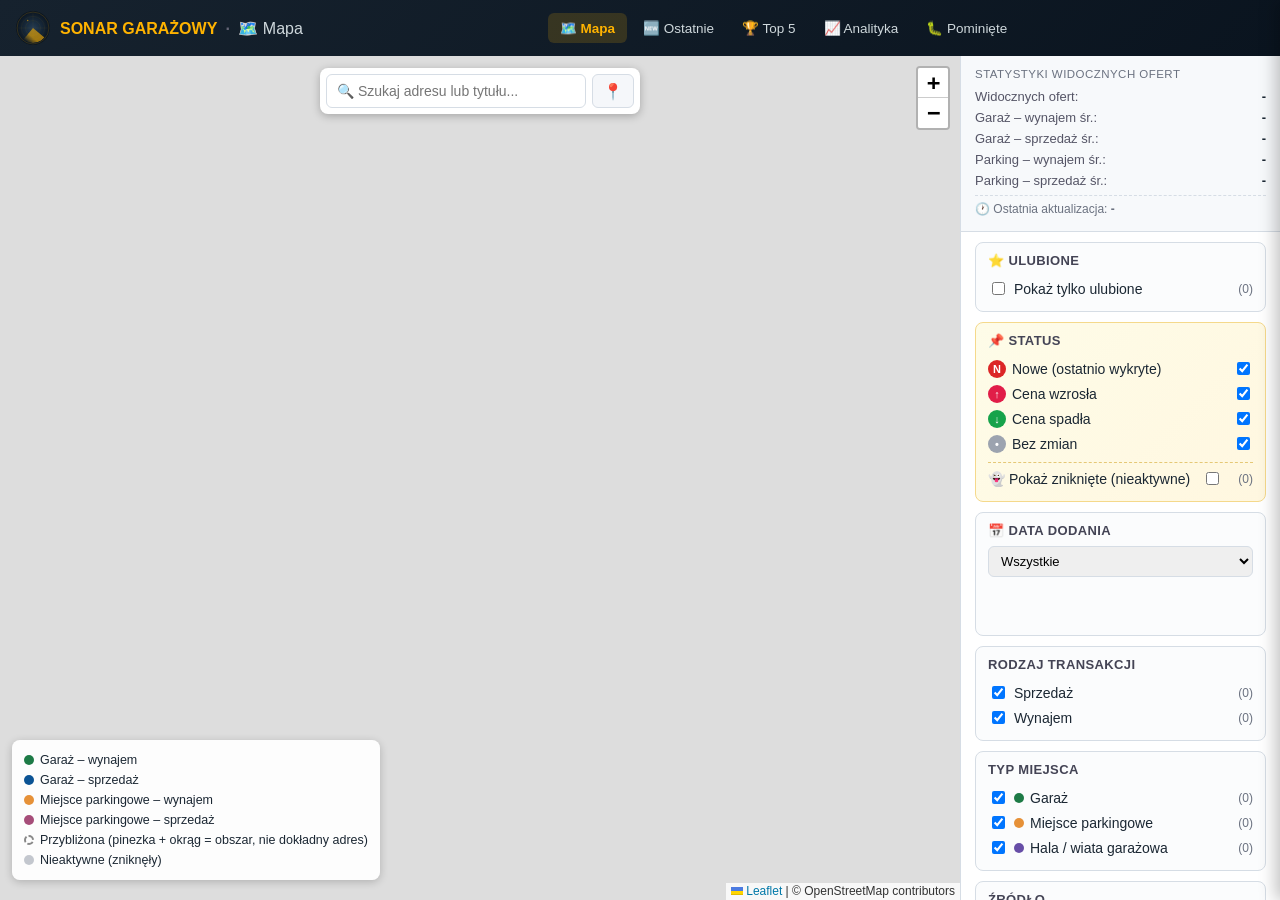
==== commit d79914b3: "Iteration 8: CSV export of the currently filtered offers Adds SG.downloadCsv() in common.js (UTF-8 B" ====
--- a/index.html
+++ b/index.html
@@ -247,6 +247,7 @@
                         <h3>Udostępnij widok</h3>
                         <p style="font-size:12px;color:#6b7280;margin:0 0 6px 0;">Link zawiera aktualnie ustawione filtry.</p>
                         <button id="copy-link-btn" class="btn-secondary">🔗 Kopiuj link do tego widoku</button>
+                        <button id="export-csv-btn" class="btn-secondary">⬇️ Eksportuj widoczne oferty (CSV)</button>
                     </div>
 
                     <div class="filter-group" id="products-group" style="display:none;">
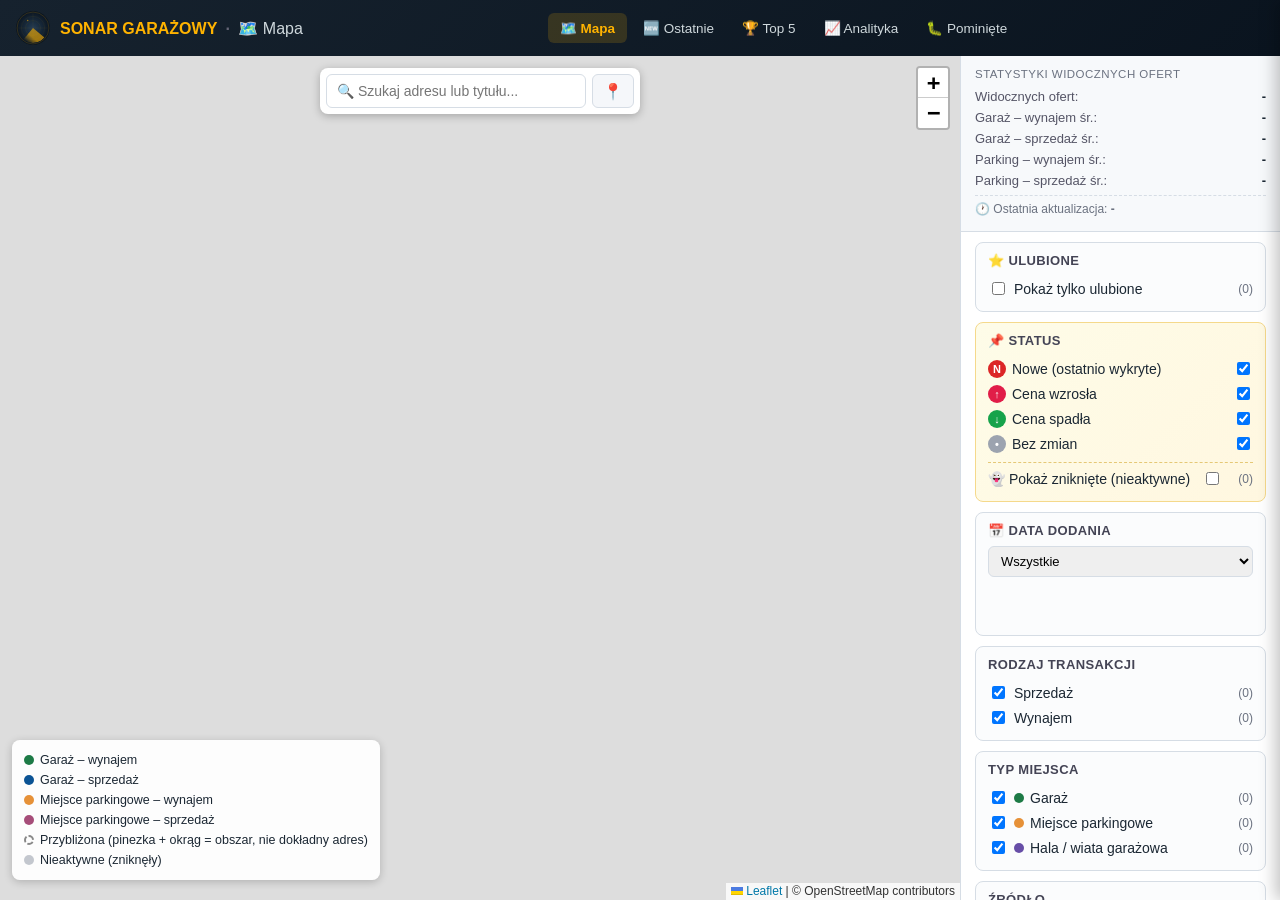
==== commit e5e8753f: "Iteration 9: distance/radius reference-point tool on the map Borrowed from how full real-estate port" ====
--- a/index.html
+++ b/index.html
@@ -233,6 +233,24 @@
                     </div>
 
                     <div class="filter-group">
+                        <h3>📍 Punkt odniesienia</h3>
+                        <p style="font-size:12px;color:#6b7280;margin:0 0 6px 0;">Kliknij przycisk, a potem kliknij dowolne miejsce na mapie, żeby filtrować/sortować oferty wg odległości od niego (np. Twój dom lub praca).</p>
+                        <button id="set-refpoint-btn" class="btn-secondary">🎯 Ustaw punkt na mapie</button>
+                        <div id="refpoint-controls" style="display:none;margin-top:8px;">
+                            <label>
+                                Promień: <select id="refpoint-radius">
+                                    <option value="500">500 m</option>
+                                    <option value="1000" selected>1 km</option>
+                                    <option value="2000">2 km</option>
+                                    <option value="5000">5 km</option>
+                                    <option value="999999">bez limitu (tylko sortuj)</option>
+                                </select>
+                            </label>
+                            <button id="clear-refpoint-btn" class="btn-secondary">✕ Usuń punkt</button>
+                        </div>
+                    </div>
+
+                    <div class="filter-group">
                         <h3>Cena</h3>
                         <label>
                             Min: <input type="number" id="price-min" placeholder="0" min="0" step="50"> zł
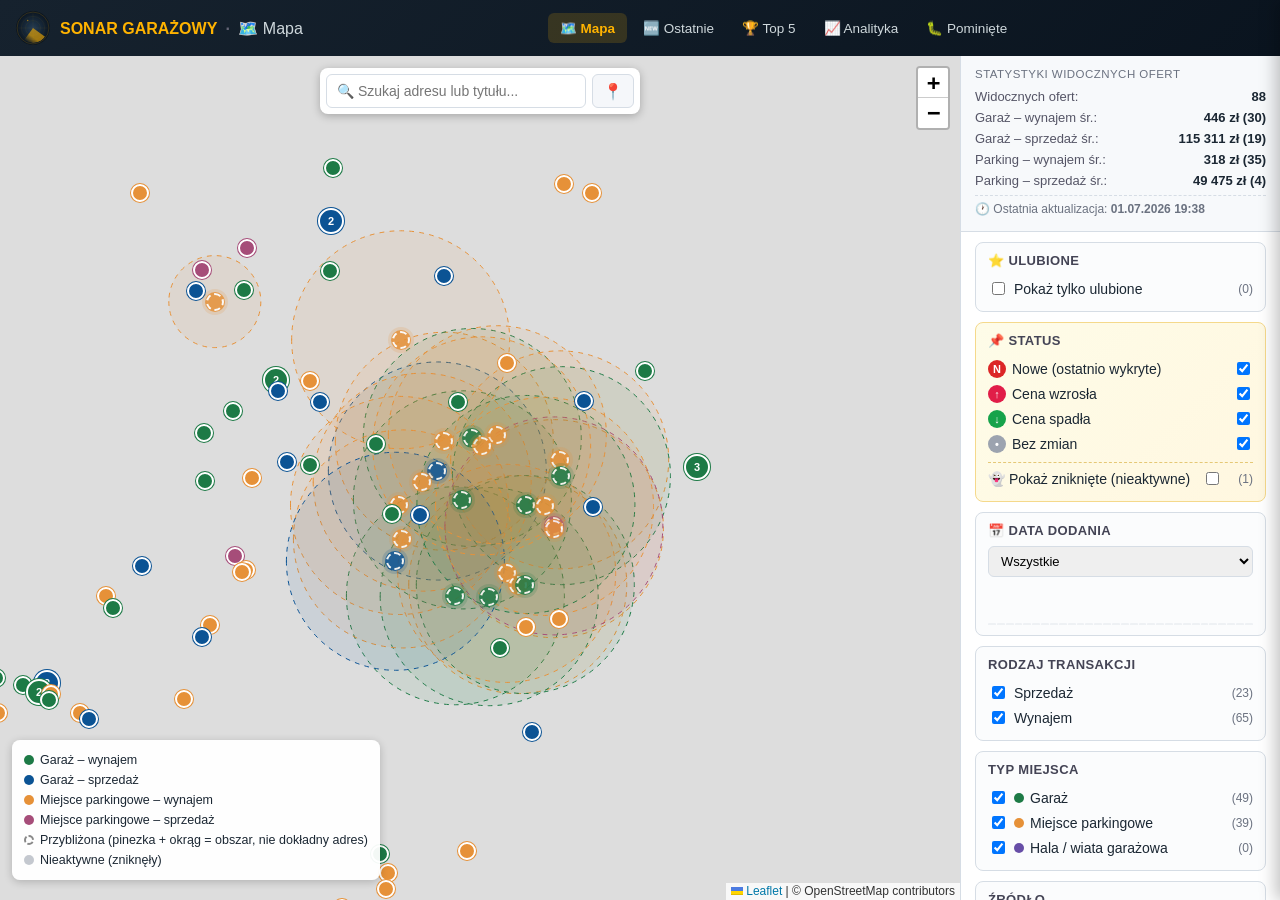
==== commit d19d5e01: "Remove marker clustering — every offer gets its own individual pin User feedback: pins should be sho" ====
--- a/index.html
+++ b/index.html
@@ -21,9 +21,6 @@
 
     <!-- Leaflet CSS (vendored locally, no external CDN dependency) -->
     <link rel="stylesheet" href="assets/vendor/leaflet/leaflet.css" />
-    <!-- MarkerCluster CSS -->
-    <link rel="stylesheet" href="assets/vendor/leaflet.markercluster/MarkerCluster.css" />
-    <link rel="stylesheet" href="assets/vendor/leaflet.markercluster/MarkerCluster.Default.css" />
 
     <link rel="stylesheet" href="assets/style.css?v=1">
 </head>
@@ -294,7 +291,6 @@
 
     <!-- Leaflet JS -->
     <script src="assets/vendor/leaflet/leaflet.js"></script>
-    <script src="assets/vendor/leaflet.markercluster/leaflet.markercluster.js"></script>
     <script src="assets/common.js?v=1"></script>
     <script src="assets/script.js?v=1"></script>
 </body>
--- a/assets/style.css
+++ b/assets/style.css
@@ -358,15 +358,6 @@
     font-weight: 600;
 }
 .offer-card a.offer-link:hover { background: var(--accent-dark); }
-
-/* Leaflet marker cluster color override */
-.marker-cluster-small div, .marker-cluster-medium div, .marker-cluster-large div {
-    background-color: rgba(230, 145, 56, 0.8) !important;
-    color: #fff;
-}
-.marker-cluster-small, .marker-cluster-medium, .marker-cluster-large {
-    background-color: rgba(230, 145, 56, 0.4) !important;
-}
 
 .approx-marker { opacity: 0.85; }
 
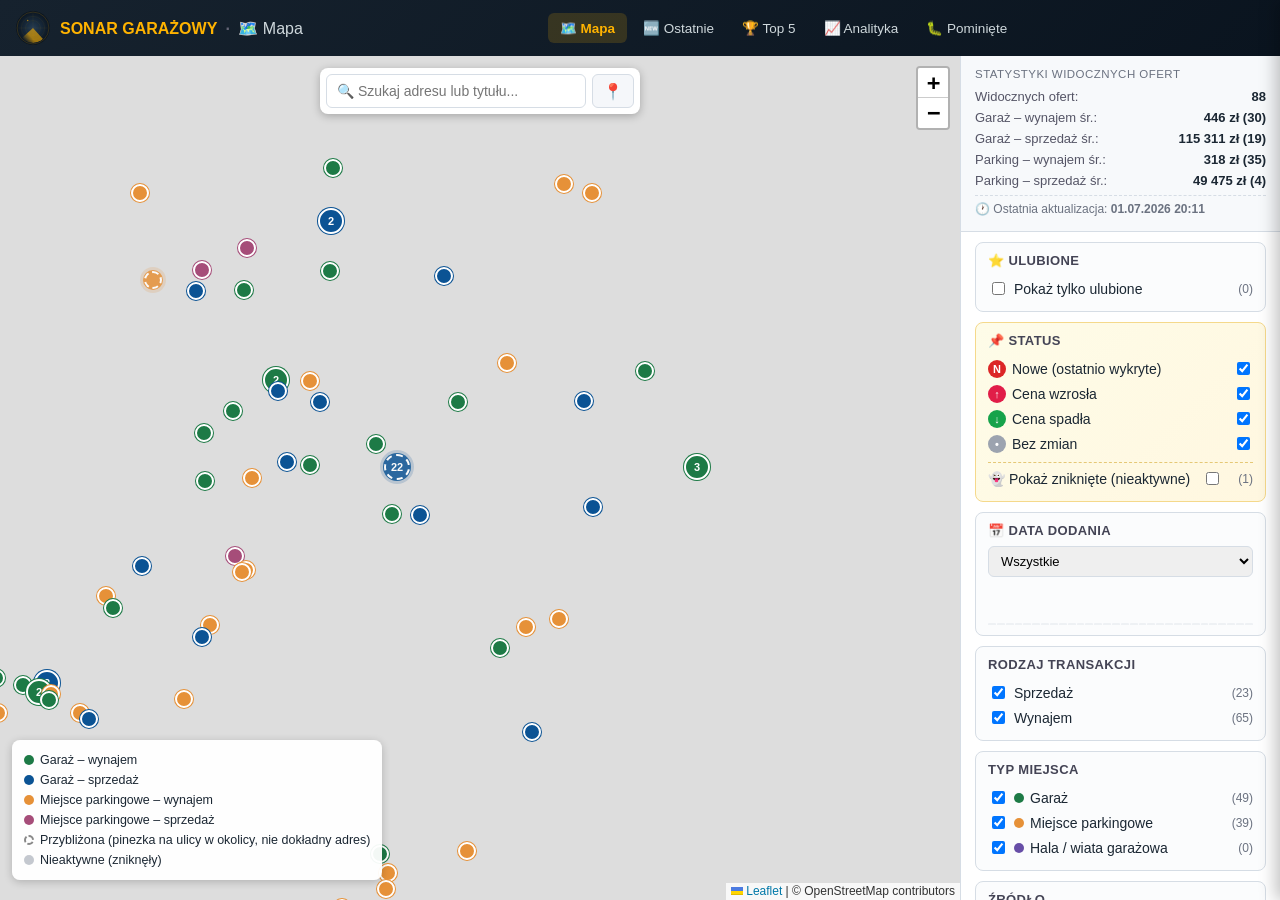
==== commit 86d12272: "Place approximate offers on a real street, not a jittered circle Follow-up user feedback: approximat" ====
--- a/index.html
+++ b/index.html
@@ -84,7 +84,7 @@
                     <div class="legend-row"><span class="legend-dot" style="background:#0b5394"></span> Garaż – sprzedaż</div>
                     <div class="legend-row"><span class="legend-dot" style="background:#e69138"></span> Miejsce parkingowe – wynajem</div>
                     <div class="legend-row"><span class="legend-dot" style="background:#a64d79"></span> Miejsce parkingowe – sprzedaż</div>
-                    <div class="legend-row"><span class="legend-ring"></span> Przybliżona (pinezka + okrąg = obszar, nie dokładny adres)</div>
+                    <div class="legend-row"><span class="legend-ring"></span> Przybliżona (pinezka na ulicy w okolicy, nie dokładny adres)</div>
                     <div class="legend-row"><span class="legend-dot" style="background:#9ca3af;opacity:0.6"></span> Nieaktywne (zniknęły)</div>
                 </div>
             </div>
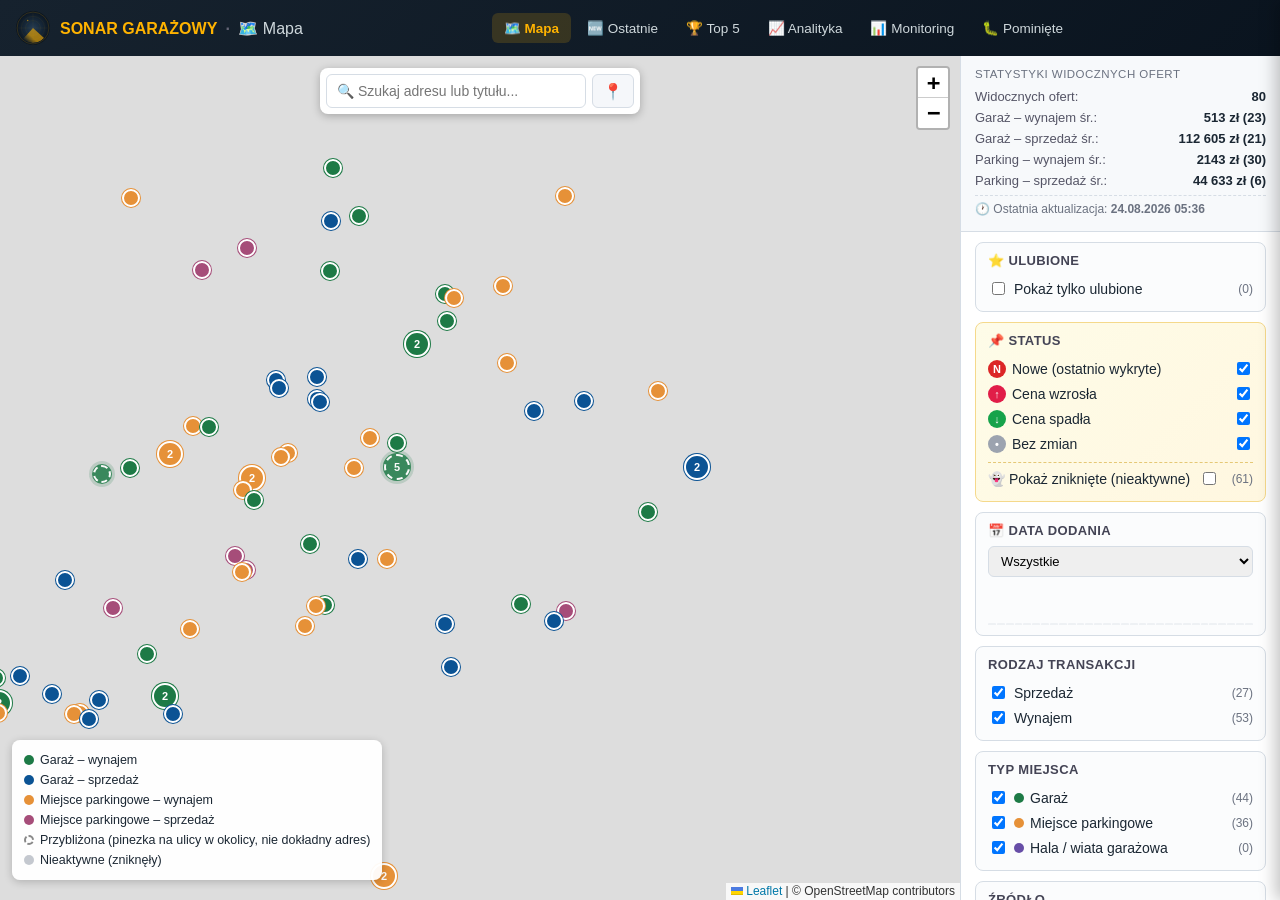
==== commit 72ca380d: "feat: strona monitoringu skanów + opis projektu i changelog Dodaje monitoring.html — kondycję samego" ====
--- a/index.html
+++ b/index.html
@@ -66,6 +66,7 @@
                 <a href="ostatnie.html">🆕 Ostatnie</a>
                 <a href="top5.html">🏆 Top 5</a>
                 <a href="analityka.html">📈 Analityka</a>
+                <a href="monitoring.html">📊 Monitoring</a>
                 <a href="pominiete.html">🐛 Pominięte</a>
             </nav>
             <button class="sg-menu-toggle" id="menu-toggle" aria-label="Pokaż/ukryj panel filtrów">☰ Filtry</button>
--- a/assets/style.css
+++ b/assets/style.css
@@ -431,6 +431,55 @@
 .scan-table { width: 100%; border-collapse: collapse; font-size: 13px; }
 .scan-table th, .scan-table td { padding: 6px 10px; text-align: left; border-bottom: 1px solid var(--border); }
 .scan-table th { color: #445; text-transform: uppercase; font-size: 11px; letter-spacing: 0.03em; }
+
+/* Monitoring page */
+.source-alert {
+    margin-bottom: 16px;
+    padding: 14px 18px;
+    border-radius: 10px;
+    background: #fef2f2;
+    border: 2px solid #b91c1c;
+    color: #7f1d1d;
+    font-weight: 600;
+    font-size: 14px;
+    line-height: 1.5;
+}
+
+.kpi-row {
+    display: grid;
+    grid-template-columns: repeat(auto-fit, minmax(190px, 1fr));
+    gap: 12px;
+    margin-bottom: 16px;
+}
+.kpi-card {
+    background: var(--bg-panel);
+    border: 1px solid var(--border);
+    border-radius: 8px;
+    padding: 12px 14px;
+}
+.kpi-card h3 {
+    margin: 0 0 6px 0;
+    font-size: 11px;
+    text-transform: uppercase;
+    letter-spacing: 0.03em;
+    color: #667;
+}
+.kpi-value { font-size: 26px; font-weight: 700; color: var(--accent-dark); line-height: 1.1; }
+.kpi-sub { font-size: 12px; color: #6b7280; margin-top: 4px; }
+
+.chart-svg { width: 100%; height: auto; display: block; }
+.chart-grid { stroke: #eef1f4; stroke-width: 1; }
+.chart-axis-label { font-size: 10px; fill: #6b7280; }
+.chart-legend {
+    display: flex;
+    flex-wrap: wrap;
+    gap: 14px;
+    font-size: 12px;
+    color: #445;
+    margin-top: 6px;
+}
+.chart-legend-item { display: inline-flex; align-items: center; gap: 5px; }
+.chart-legend-swatch { width: 10px; height: 10px; border-radius: 2px; display: inline-block; }
 
 /* Mobile */
 @media (max-width: 860px) {
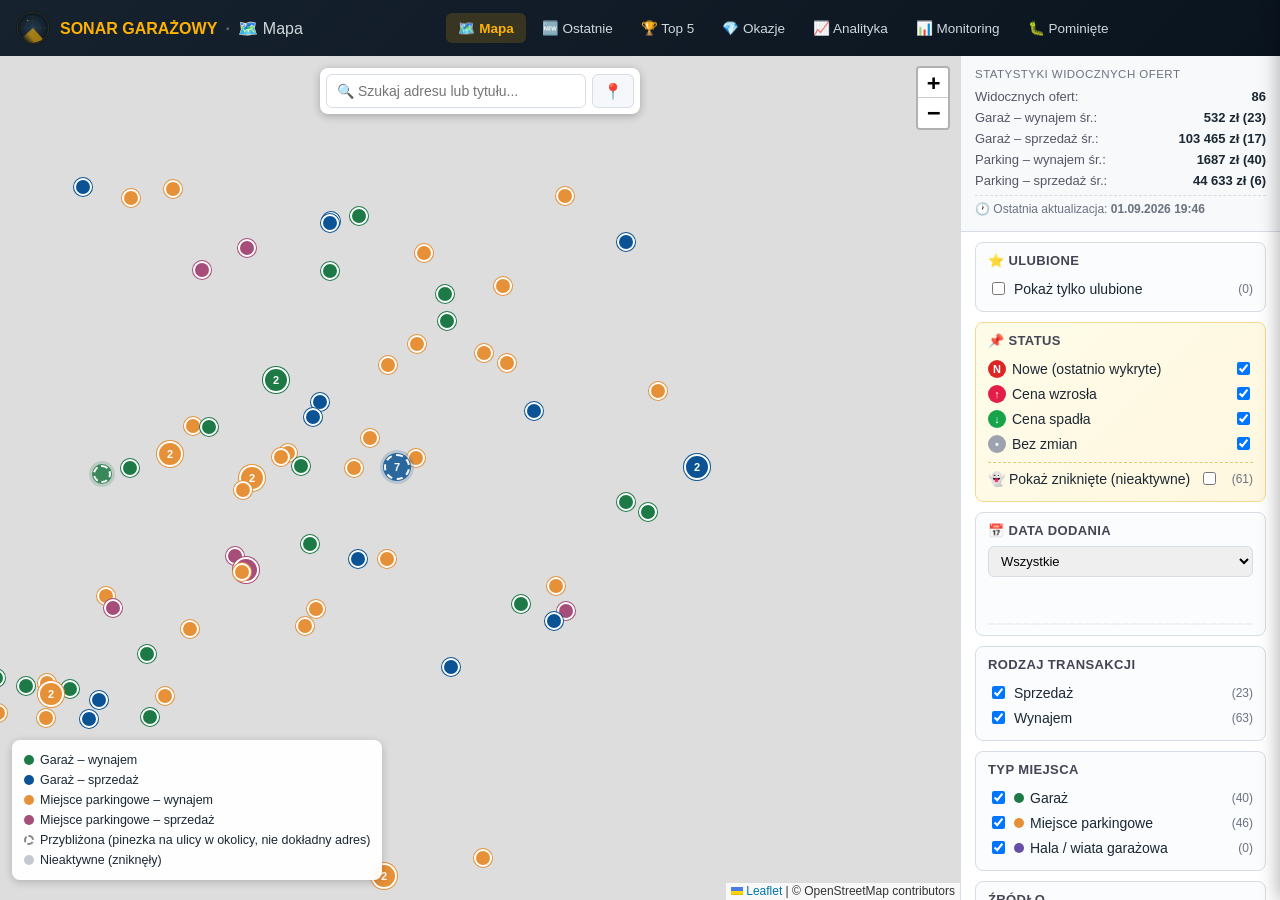
==== commit c00f183f: "[propagacja] Strona Okazje: ranking wg mediany porównywalnej grupy Adaptacja pomysłu „Okazje" z repo" ====
--- a/index.html
+++ b/index.html
@@ -65,6 +65,7 @@
                 <a href="index.html" class="active">🗺️ Mapa</a>
                 <a href="ostatnie.html">🆕 Ostatnie</a>
                 <a href="top5.html">🏆 Top 5</a>
+                <a href="okazje.html">💎 Okazje</a>
                 <a href="analityka.html">📈 Analityka</a>
                 <a href="monitoring.html">📊 Monitoring</a>
                 <a href="pominiete.html">🐛 Pominięte</a>
--- a/assets/style.css
+++ b/assets/style.css
@@ -410,6 +410,12 @@
 
 .top5-section { max-width: 100%; }
 .top5-section .offer-row { margin-bottom: 6px; }
+
+/* Okazje page */
+.okazja-discount { background: #dcfce7; color: #166534; font-weight: 600; }
+.okazja-atypical { border-color: #f59e0b; background: #fffbeb; }
+.okazja-atypical:hover { border-color: #d97706; }
+.okazja-atypical-note { color: #b45309; }
 
 /* Analytics page */
 .analytics-charts-grid {
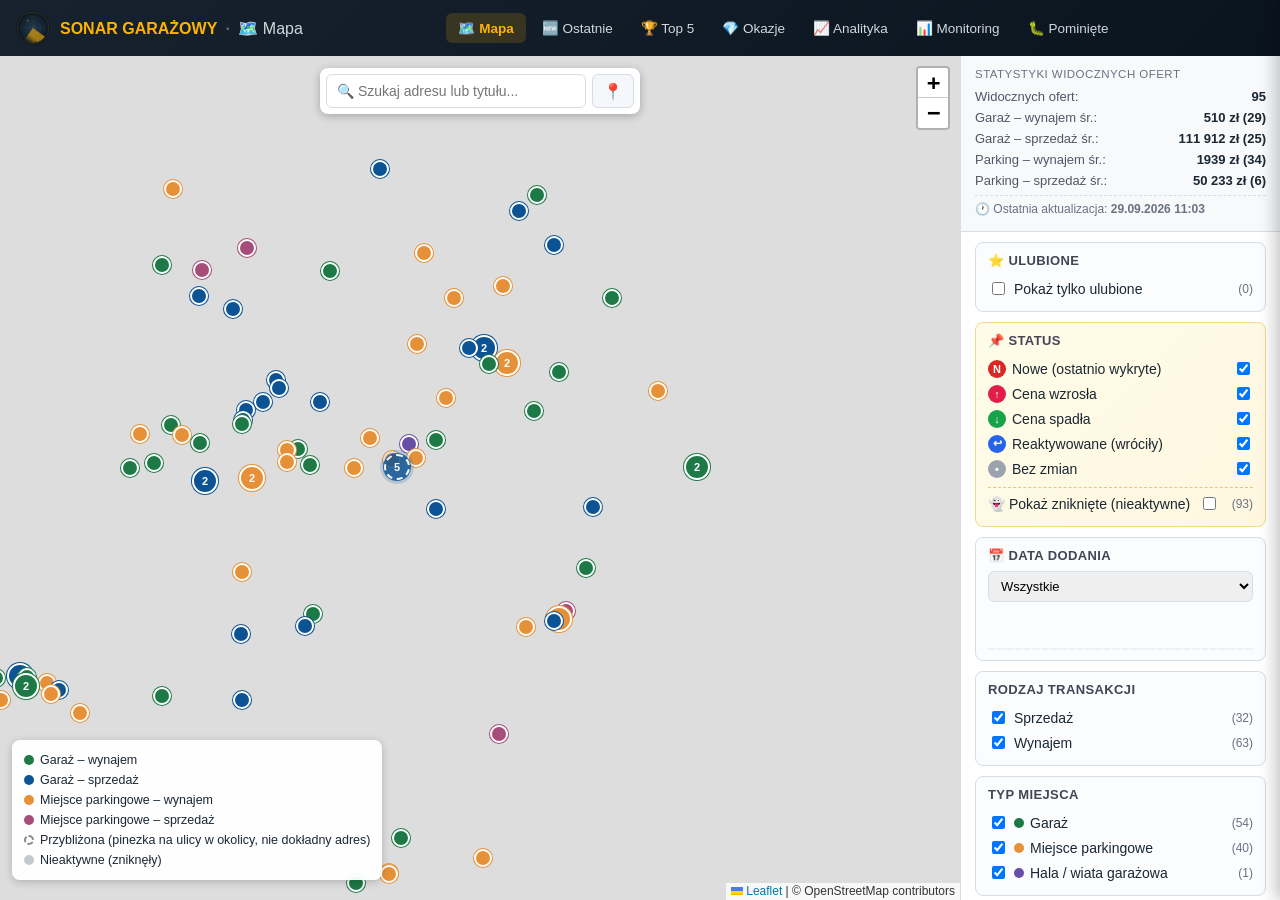
==== commit 3810e5dc: "feat: dodaj filtr statusu "Reaktywowane" na mapie głównej Rozszerza SG.offerStatus() o piątą, rozłąc" ====
--- a/index.html
+++ b/index.html
@@ -147,6 +147,11 @@
                             <input type="checkbox" id="filter-status-down" checked style="margin-left:auto;">
                         </label>
                         <label>
+                            <span class="badge-pill badge-blue">↩</span>
+                            <span>Reaktywowane (wróciły)</span>
+                            <input type="checkbox" id="filter-status-reactivated" checked style="margin-left:auto;">
+                        </label>
+                        <label>
                             <span class="badge-pill badge-unchanged">•</span>
                             <span>Bez zmian</span>
                             <input type="checkbox" id="filter-status-unchanged" checked style="margin-left:auto;">
--- a/assets/style.css
+++ b/assets/style.css
@@ -271,6 +271,7 @@
 .badge-red { background: #e11d48; }
 .badge-green { background: #16a34a; }
 .badge-unchanged { background: #9ca3af; }
+.badge-blue { background: #2563eb; }
 .filter-group input[type="number"] {
     width: 90px;
     padding: 5px 7px;
@@ -424,6 +425,7 @@
     gap: 16px;
 }
 .analytics-charts-grid h4 { margin: 0 0 4px 0; font-size: 13px; color: #445; }
+.hint { margin: 0 0 12px 0; font-size: 13px; color: #6b7280; }
 .sparkline { width: 100%; height: 90px; display: block; }
 .sparkline-range { display: flex; justify-content: space-between; font-size: 11px; color: #6b7280; }
 
@@ -449,6 +451,12 @@
     font-weight: 600;
     font-size: 14px;
     line-height: 1.5;
+}
+/* Degradacja źródła (nie pełna śmierć) — łagodniejszy, bursztynowy wariant. */
+.source-alert.is-warning {
+    background: #fffbeb;
+    border-color: #d97706;
+    color: #92400e;
 }
 
 .kpi-row {
